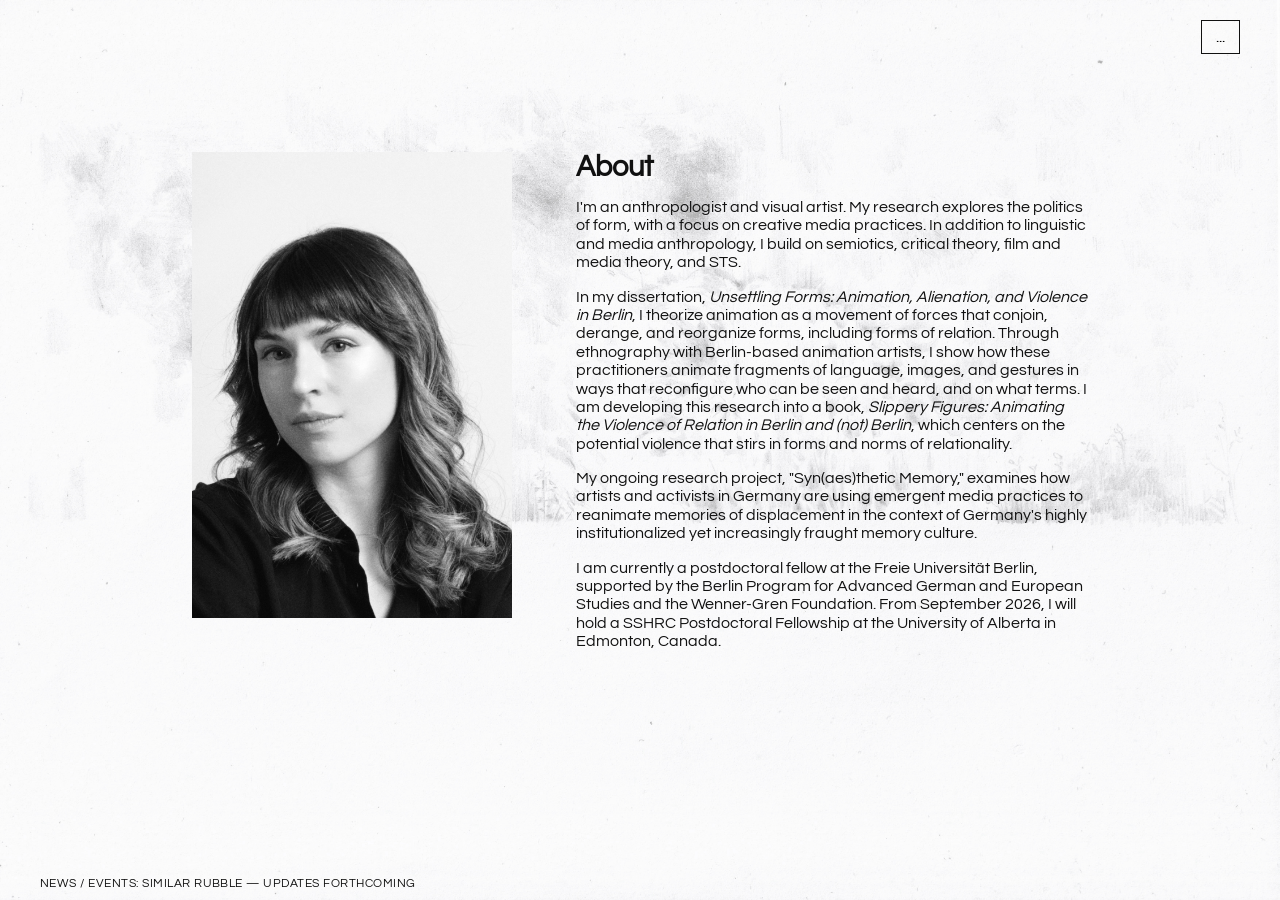
==== about.html @ b92cbf00 "Update about.html" ====
<!DOCTYPE html>
<html>

<head>
  <meta charset="UTF-8">
  <title>Robyn Holly Taylor-Neu</title>

  <link rel="stylesheet" href="style.css">
  <link rel="icon" href="favicon.png" type="image/png">
  <link href="https://fonts.googleapis.com/css2?family=Questrial&display=swap" rel="stylesheet">
  <link rel="preload" href="./images/texture3_pale.jpg" as="image">
</head>

<body class="subpage">

<header class="topbar">

  <div class="dropdown">
    <button class="dropbtn">...</button>

    <div class="dropdown-content">
      <a href="about.html">About</a>
      <a href="research.html">Research</a>
      <a href="writing.html">Writing</a>
      <a href="art.html">Art</a>
      <a href="cv.html">CV</a>
      <a href="news.html">News</a>
      <a href="contact.html">Contact</a>
    </div>
  </div>
</header>

<main>

    <section class="content-section about-section">

    <img
      class="about-image slide-in"
      src="portrait.jpg"
      alt="Portrait of Robyn Holly Taylor-Neu"
    >

    <div class="about-text">

      <h1>About</h1>

      <p>I'm an anthropologist and visual artist. My research explores the politics of form, with a focus on creative media practices. In addition to linguistic and media anthropology, I build on semiotics, critical theory, film and media theory, and STS.</p>
<p>In my dissertation, <em>Unsettling Forms: Animation, Alienation, and Violence in Berlin</em>, I theorize animation as a movement of forces that conjoin, derange, and reorganize forms, including forms of relation. Through ethnography with Berlin-based animation artists, I show how these practitioners animate fragments of language, images, and gestures in ways that reconfigure who can be seen and heard, and on what terms. I am developing this research into a book, <em>Slippery Figures: Animating the Violence of Relation in Berlin and (not) Berlin</em>, which centers on the potential violence that stirs in forms and norms of relationality.</p>

<p>My ongoing research project, "Syn(aes)thetic Memory," examines how artists and activists in Germany are using emergent media practices to reanimate memories of displacement in the context of Germany's highly institutionalized yet increasingly fraught memory culture.</p>

<p>I am currently a postdoctoral fellow at the Freie Universität Berlin, supported by the Berlin Program for Advanced German and European Studies and the Wenner-Gren Foundation. From September 2026, I will hold a SSHRC Postdoctoral Fellowship at the University of Alberta in Edmonton, Canada. </p>

    </div>

  </section>

</main>

<div class="news-bar">
  <a href="news.html" style="color: inherit; text-decoration: none;"><span>News / Events: Similar Rubble — updates forthcoming</span></a>
</div>

</body>
</html>
---- style.css ----
/* ============================================
   ROBYN HOLLY TAYLOR-NEU — Unified Stylesheet
   ============================================ */

/* --- Base --- */
body {
  margin: 0;
  font-family: Questrial, sans-serif;
  background-color: #fbfbf8;
  color: #111;
  background-image: url("./images/texture3.jpg");
  background-repeat: no-repeat;
  background-size: cover;
  background-attachment: fixed;
}

body.subpage {
  background-image: url("./images/texture3_pale.jpg");
}

/* --- Typography --- */
h1 {
  font-size: 1.8rem;
  margin: 0 0 1rem 0;
}

h2 {
  font-size: 2rem;
}

p {
  font-size: 1rem;
  line-height: 1.15;
}

/* --- Topbar --- */
.topbar {
  position: fixed;
  top: 0;
  left: 0;
  width: 100%;
  box-sizing: border-box;
  display: flex;
  justify-content: space-between;
  align-items: center;
  padding: 20px 40px;
  z-index: 100;
}

/* Home page: topbar flows with content, not fixed */
body:not(.subpage) .topbar {
  position: relative;
}

/* Subpages: no site name, so push dropdown to the right */
body.subpage .topbar {
  justify-content: flex-end;
}

.site-name {
  color: #111;
  text-decoration: none;
  font-weight: 900;
  text-transform: uppercase;
  letter-spacing: 0.04em;
}

/* --- Dropdown --- */
.dropdown {
  position: relative;
  padding-bottom: 8px;
}

.dropbtn {
  background: none;
  border: 1px solid #111;
  padding: 8px 14px;
  font-family: inherit;
  font-size: 1rem;
  cursor: pointer;
}

.dropdown-content {
  display: none;
  position: absolute;
  right: 0;
  top: 100%;
  min-width: 95px;
  border: 1px solid #111;
  z-index: 200;
}

.dropdown-content a {
  display: block;
  padding: 0.65rem 1rem;
  color: #111;
  text-decoration: none;
  font-size: 0.82rem;
  text-align: right;
  letter-spacing: 0.05em;
  text-transform: uppercase;
}

.dropdown-content a:hover {
  background: rgba(0, 0, 0, 0.06);
}

.dropdown:hover .dropdown-content {
  display: block;
}

/* --- News Bar --- */
.news-bar {
  position: fixed;
  bottom: 0;
  left: 0;
  width: 100%;
  box-sizing: border-box;
  padding: 10px 40px;
  font-size: 0.75rem;
  letter-spacing: 0.04em;
  text-transform: uppercase;
  z-index: 100;
}

/* --- Home Page --- */
.hero {
  height: 100vh;
  display: flex;
  flex-direction: column;
  justify-content: center;
  padding-left: 10vw;
}

.content {
  padding: 10vh 10vw;
}

/* --- Subpage Layout --- */
main {
  padding-top: 80px;
}

.content-section {
  display: flex;
  gap: 4rem;
  align-items: flex-start;
  width: min(960px, 70vw);
  margin: 8vh auto 8rem auto;
}

.about-section,
.research-section {
  /* inherits layout via content-section class in HTML */
}

.about-image {
  width: 320px;
  max-width: 38vw;
  flex-shrink: 0;
}

.research-image {
  width: 320px;
  max-width: 40%;
  flex-shrink: 0;
}

.about-text,
.research-text {
  flex: 1;
  min-width: 0;
  max-width: 540px;
}

.embed-section {
  width: min(960px, 90vw);
  margin: 8vh auto 4rem auto;
}

.embed-frame {
  width: 100%;
  height: 80vh;
  border: none;
}

.site-back {
  color: #111;
  text-decoration: none;
  font-size: 1.2rem;
  line-height: 1;
}

.site-back:hover {
  opacity: 0.5;
}

.carousel.portrait .carousel-track img {
  aspect-ratio: 3/4;
}
.news-bar a:hover { opacity: 0.7; }
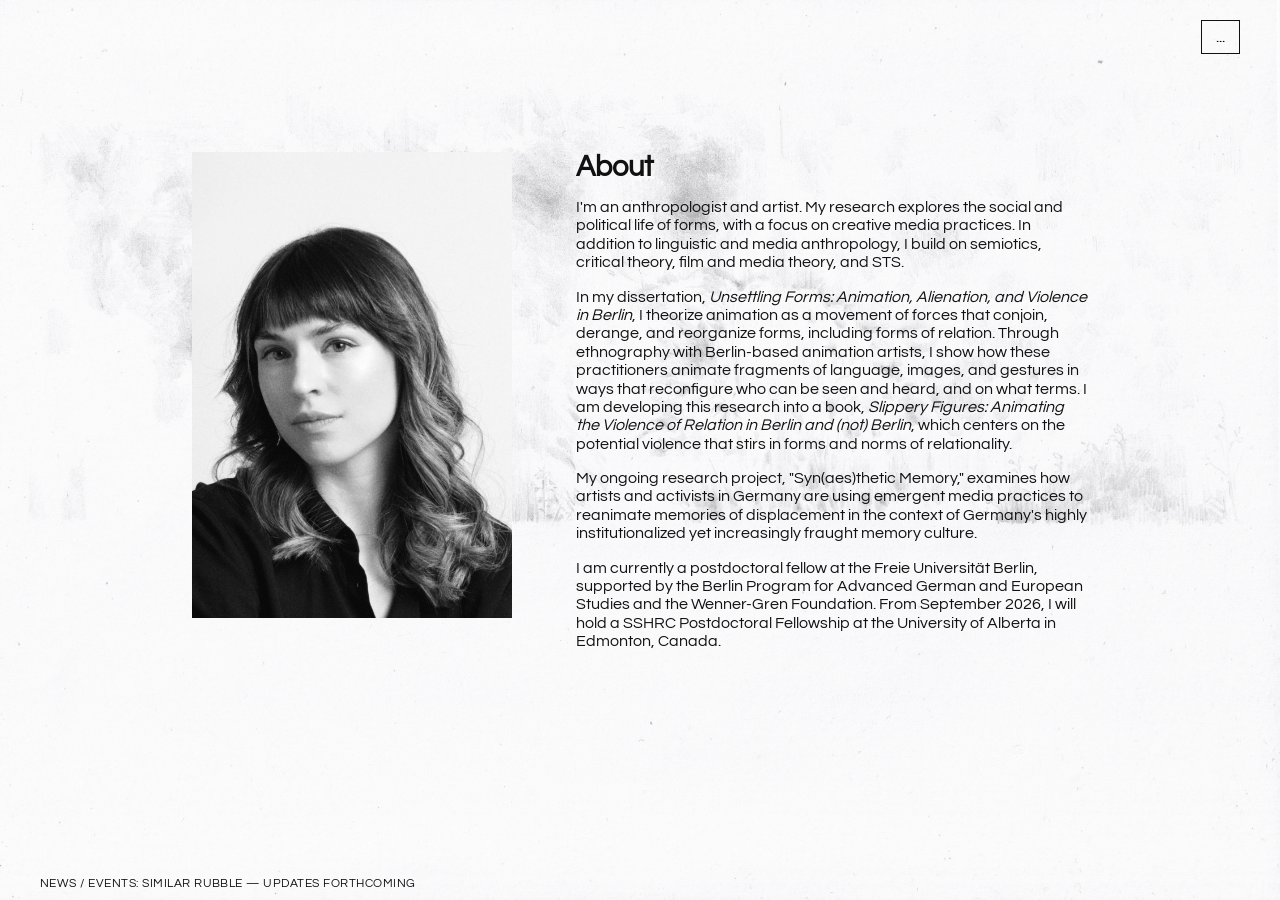
==== commit 94cc1c1b: "Update about.html" ====
--- a/about.html
+++ b/about.html
@@ -44,7 +44,7 @@
 
       <h1>About</h1>
 
-      <p>I'm an anthropologist and visual artist. My research explores the politics of form, with a focus on creative media practices. In addition to linguistic and media anthropology, I build on semiotics, critical theory, film and media theory, and STS.</p>
+      <p>I'm an anthropologist and artist. My research explores the social and political life of forms, with a focus on creative media practices. In addition to linguistic and media anthropology, I build on semiotics, critical theory, film and media theory, and STS.</p>
 <p>In my dissertation, <em>Unsettling Forms: Animation, Alienation, and Violence in Berlin</em>, I theorize animation as a movement of forces that conjoin, derange, and reorganize forms, including forms of relation. Through ethnography with Berlin-based animation artists, I show how these practitioners animate fragments of language, images, and gestures in ways that reconfigure who can be seen and heard, and on what terms. I am developing this research into a book, <em>Slippery Figures: Animating the Violence of Relation in Berlin and (not) Berlin</em>, which centers on the potential violence that stirs in forms and norms of relationality.</p>
 
 <p>My ongoing research project, "Syn(aes)thetic Memory," examines how artists and activists in Germany are using emergent media practices to reanimate memories of displacement in the context of Germany's highly institutionalized yet increasingly fraught memory culture.</p>
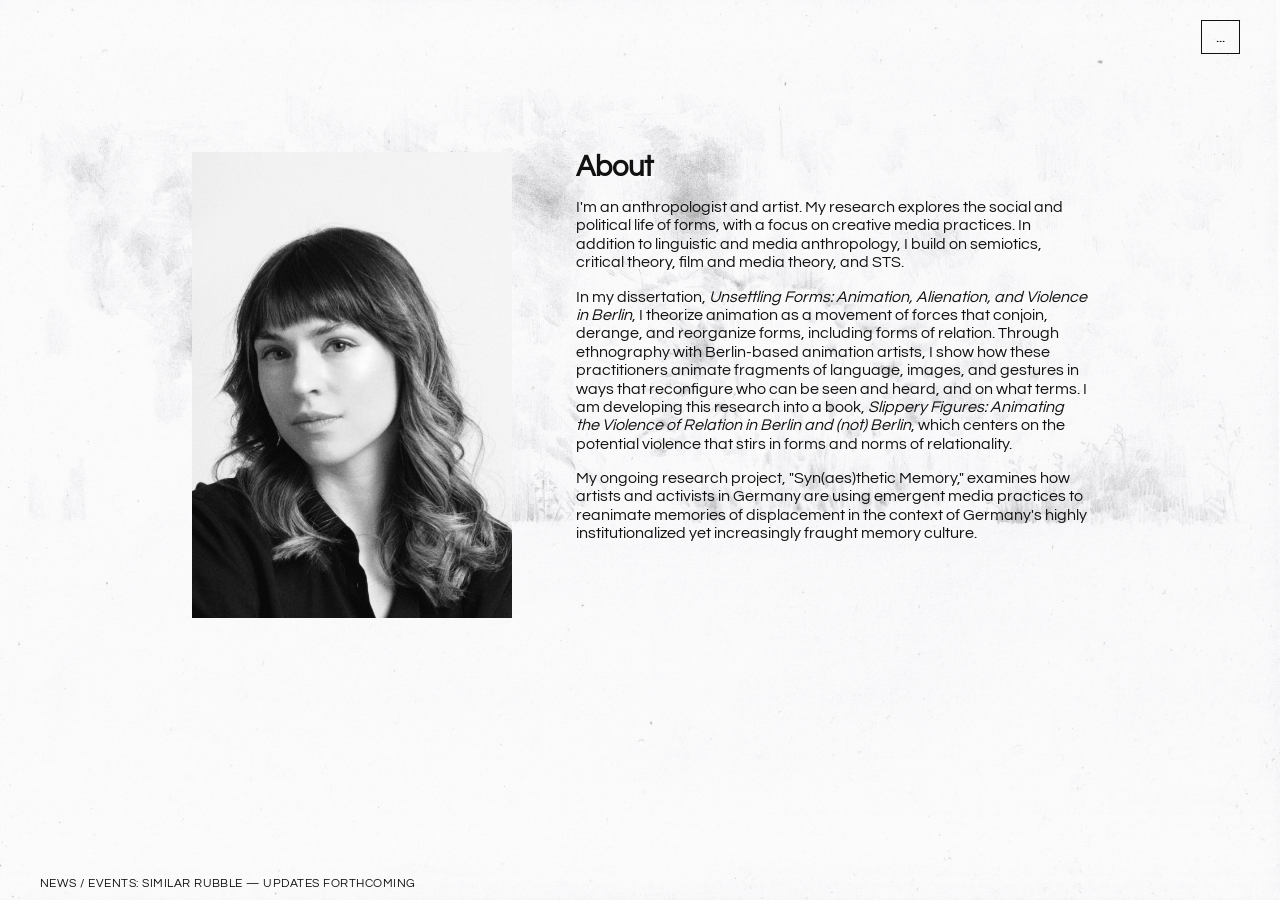
==== commit 0e1a42e9: "Update about.html" ====
--- a/about.html
+++ b/about.html
@@ -21,6 +21,7 @@
     <div class="dropdown-content">
       <a href="about.html">About</a>
       <a href="research.html">Research</a>
+      <a href="teaching.html">Teaching</a>
       <a href="writing.html">Writing</a>
       <a href="art.html">Art</a>
       <a href="cv.html">CV</a>
@@ -49,8 +50,6 @@
 
 <p>My ongoing research project, "Syn(aes)thetic Memory," examines how artists and activists in Germany are using emergent media practices to reanimate memories of displacement in the context of Germany's highly institutionalized yet increasingly fraught memory culture.</p>
 
-<p>I am currently a postdoctoral fellow at the Freie Universität Berlin, supported by the Berlin Program for Advanced German and European Studies and the Wenner-Gren Foundation. From September 2026, I will hold a SSHRC Postdoctoral Fellowship at the University of Alberta in Edmonton, Canada. </p>
-
     </div>
 
   </section>
--- a/style.css
+++ b/style.css
@@ -1,7 +1,6 @@
 /* ============================================
    ROBYN HOLLY TAYLOR-NEU — Unified Stylesheet
    ============================================ */
-
 /* --- Base --- */
 body {
   margin: 0;
@@ -13,26 +12,21 @@
   background-size: cover;
   background-attachment: fixed;
 }
-
 body.subpage {
   background-image: url("./images/texture3_pale.jpg");
 }
-
 /* --- Typography --- */
 h1 {
   font-size: 1.8rem;
   margin: 0 0 1rem 0;
 }
-
 h2 {
   font-size: 2rem;
 }
-
 p {
   font-size: 1rem;
   line-height: 1.15;
 }
-
 /* --- Topbar --- */
 .topbar {
   position: fixed;
@@ -46,17 +40,14 @@
   padding: 20px 40px;
   z-index: 100;
 }
-
 /* Home page: topbar flows with content, not fixed */
 body:not(.subpage) .topbar {
   position: relative;
 }
-
 /* Subpages: no site name, so push dropdown to the right */
 body.subpage .topbar {
   justify-content: flex-end;
 }
-
 .site-name {
   color: #111;
   text-decoration: none;
@@ -64,13 +55,11 @@
   text-transform: uppercase;
   letter-spacing: 0.04em;
 }
-
 /* --- Dropdown --- */
 .dropdown {
   position: relative;
   padding-bottom: 8px;
 }
-
 .dropbtn {
   background: none;
   border: 1px solid #111;
@@ -79,7 +68,6 @@
   font-size: 1rem;
   cursor: pointer;
 }
-
 .dropdown-content {
   display: none;
   position: absolute;
@@ -89,7 +77,6 @@
   border: 1px solid #111;
   z-index: 200;
 }
-
 .dropdown-content a {
   display: block;
   padding: 0.65rem 1rem;
@@ -100,15 +87,12 @@
   letter-spacing: 0.05em;
   text-transform: uppercase;
 }
-
 .dropdown-content a:hover {
   background: rgba(0, 0, 0, 0.06);
 }
-
 .dropdown:hover .dropdown-content {
   display: block;
 }
-
 /* --- News Bar --- */
 .news-bar {
   position: fixed;
@@ -122,7 +106,6 @@
   text-transform: uppercase;
   z-index: 100;
 }
-
 /* --- Home Page --- */
 .hero {
   height: 100vh;
@@ -131,16 +114,13 @@
   justify-content: center;
   padding-left: 10vw;
 }
-
 .content {
   padding: 10vh 10vw;
 }
-
 /* --- Subpage Layout --- */
 main {
   padding-top: 80px;
 }
-
 .content-section {
   display: flex;
   gap: 4rem;
@@ -148,54 +128,104 @@
   width: min(960px, 70vw);
   margin: 8vh auto 8rem auto;
 }
-
 .about-section,
 .research-section {
   /* inherits layout via content-section class in HTML */
 }
-
 .about-image {
   width: 320px;
   max-width: 38vw;
   flex-shrink: 0;
 }
-
 .research-image {
   width: 320px;
   max-width: 40%;
   flex-shrink: 0;
 }
-
 .about-text,
 .research-text {
   flex: 1;
   min-width: 0;
   max-width: 540px;
 }
-
 .embed-section {
   width: min(960px, 90vw);
   margin: 8vh auto 4rem auto;
 }
-
 .embed-frame {
   width: 100%;
   height: 80vh;
   border: none;
 }
-
 .site-back {
   color: #111;
   text-decoration: none;
   font-size: 1.2rem;
   line-height: 1;
 }
-
 .site-back:hover {
   opacity: 0.5;
 }
-
 .carousel.portrait .carousel-track img {
   aspect-ratio: 3/4;
 }
 .news-bar a:hover { opacity: 0.7; }
+/* --- Writing --- */
+.writing-section {
+  width: min(800px, 70vw);
+  margin: 10vh auto 8rem auto;
+}
+.writing-block {
+  margin-bottom: 4rem;
+  padding-top: 1.5rem;
+  border-top: 1px solid rgba(0,0,0,0.15);
+}
+.writing-block h2 {
+  font-size: 0.85rem;
+  font-weight: 900;
+  text-transform: uppercase;
+  letter-spacing: 0.08em;
+  margin: 0 0 1.5rem 0;
+}
+.writing-subhead {
+  font-size: 0.75rem;
+  font-weight: 900;
+  text-transform: uppercase;
+  letter-spacing: 0.06em;
+  color: #555;
+  margin: 2.5rem 0 1.5rem 0;
+}
+.writing-entry {
+  margin-bottom: 1.4rem;
+}
+.writing-entry-header {
+  display: flex;
+  justify-content: space-between;
+  align-items: baseline;
+  gap: 1rem;
+}
+.writing-entry-title {
+  font-size: 1rem;
+  margin: 0;
+  line-height: 1.4;
+}
+.writing-entry-title a {
+  color: #111;
+  text-decoration: underline;
+  text-underline-offset: 2px;
+}
+.writing-entry-title a:hover {
+  opacity: 0.6;
+}
+.writing-entry-date {
+  font-size: 0.8rem;
+  color: #555;
+  white-space: nowrap;
+  flex-shrink: 0;
+}
+.writing-entry-sub {
+  font-size: 0.85rem;
+  color: #555;
+  margin: 0.2rem 0 0 0;
+  font-style: italic;
+}
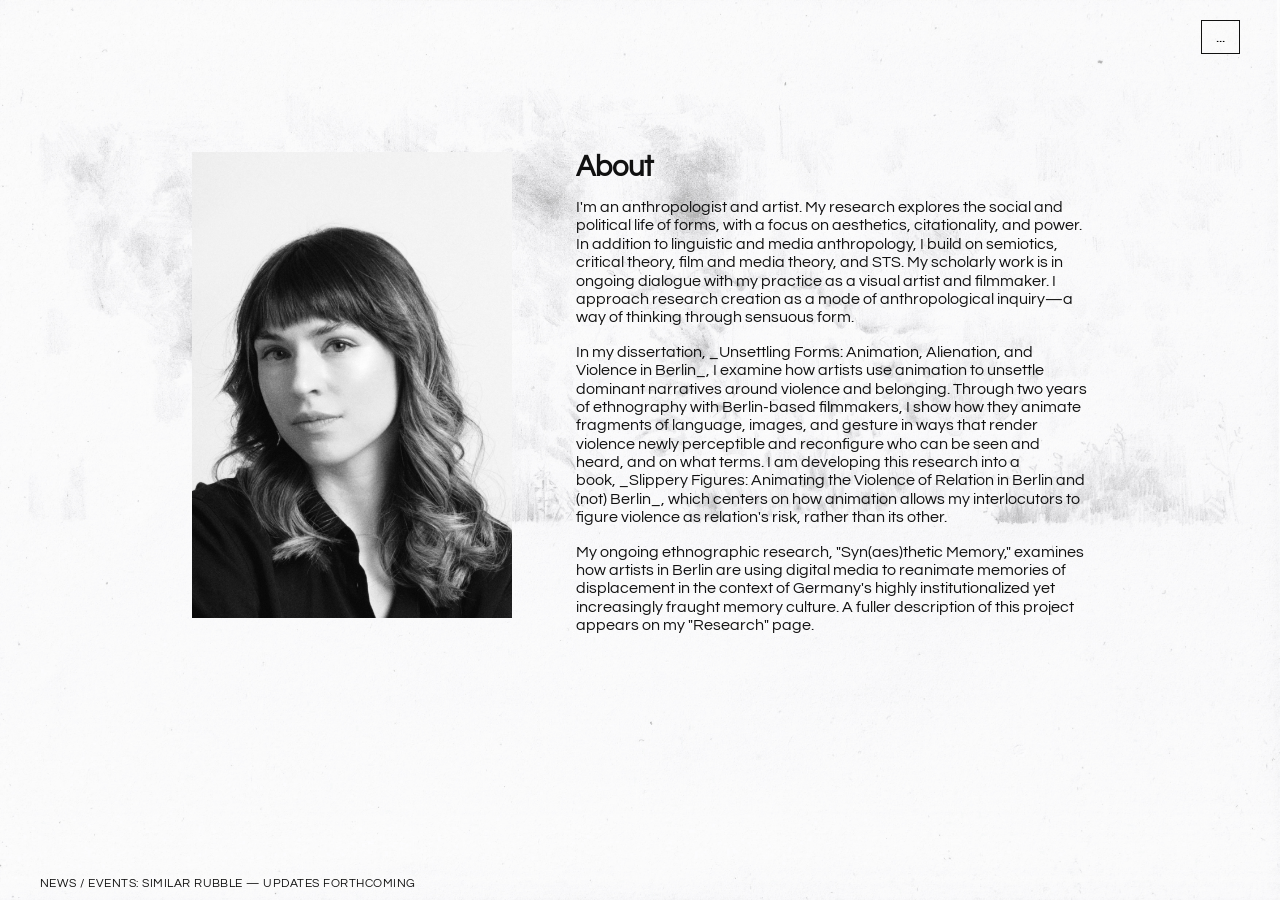
==== commit 17ac5b94: "Update about.html" ====
--- a/about.html
+++ b/about.html
@@ -45,10 +45,10 @@
 
       <h1>About</h1>
 
-      <p>I'm an anthropologist and artist. My research explores the social and political life of forms, with a focus on creative media practices. In addition to linguistic and media anthropology, I build on semiotics, critical theory, film and media theory, and STS.</p>
-<p>In my dissertation, <em>Unsettling Forms: Animation, Alienation, and Violence in Berlin</em>, I theorize animation as a movement of forces that conjoin, derange, and reorganize forms, including forms of relation. Through ethnography with Berlin-based animation artists, I show how these practitioners animate fragments of language, images, and gestures in ways that reconfigure who can be seen and heard, and on what terms. I am developing this research into a book, <em>Slippery Figures: Animating the Violence of Relation in Berlin and (not) Berlin</em>, which centers on the potential violence that stirs in forms and norms of relationality.</p>
+      <p>I'm an anthropologist and artist. My research explores the social and political life of forms, with a focus on aesthetics, citationality, and power. In addition to linguistic and media anthropology, I build on semiotics, critical theory, film and media theory, and STS. My scholarly work is in ongoing dialogue with my practice as a visual artist and filmmaker. I approach research creation as a mode of anthropological inquiry—a way of thinking through sensuous form.</p>
+<p>In my dissertation, _Unsettling Forms: Animation, Alienation, and Violence in Berlin_, I examine how artists use animation to unsettle dominant narratives around violence and belonging. Through two years of ethnography with Berlin-based filmmakers, I show how they animate fragments of language, images, and gesture in ways that render violence newly perceptible and reconfigure who can be seen and heard, and on what terms. I am developing this research into a book, _Slippery Figures: Animating the Violence of Relation in Berlin and (not) Berlin_, which centers on how animation allows my interlocutors to figure violence as relation's risk, rather than its other.</p>
 
-<p>My ongoing research project, "Syn(aes)thetic Memory," examines how artists and activists in Germany are using emergent media practices to reanimate memories of displacement in the context of Germany's highly institutionalized yet increasingly fraught memory culture.</p>
+<p>My ongoing ethnographic research, "Syn(aes)thetic Memory," examines how artists in Berlin are using digital media to reanimate memories of displacement in the context of Germany's highly institutionalized yet increasingly fraught memory culture. A fuller description of this project appears on my "Research" page.</p>
 
     </div>
 
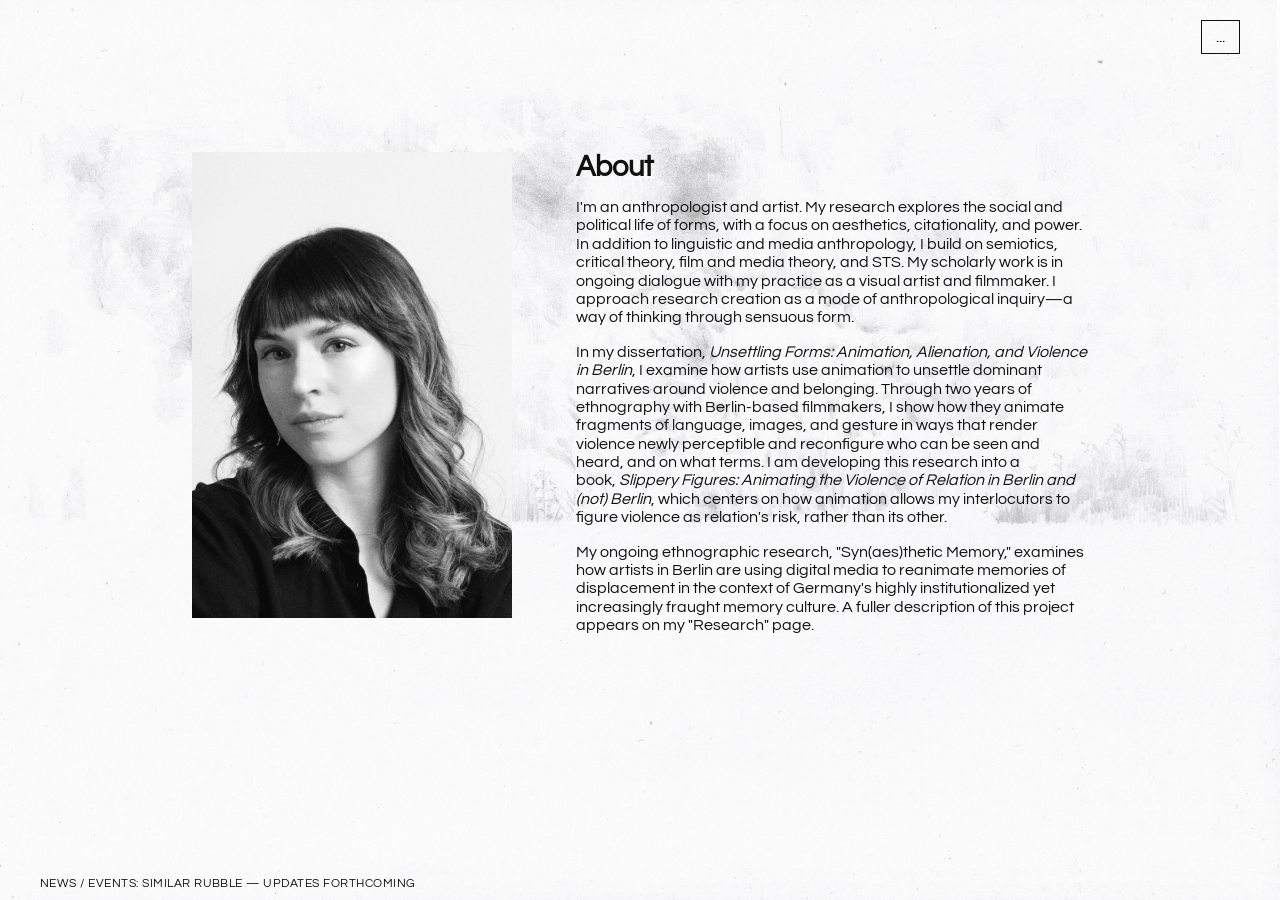
==== commit 6304f791: "Update about.html" ====
--- a/about.html
+++ b/about.html
@@ -46,7 +46,7 @@
       <h1>About</h1>
 
       <p>I'm an anthropologist and artist. My research explores the social and political life of forms, with a focus on aesthetics, citationality, and power. In addition to linguistic and media anthropology, I build on semiotics, critical theory, film and media theory, and STS. My scholarly work is in ongoing dialogue with my practice as a visual artist and filmmaker. I approach research creation as a mode of anthropological inquiry—a way of thinking through sensuous form.</p>
-<p>In my dissertation, _Unsettling Forms: Animation, Alienation, and Violence in Berlin_, I examine how artists use animation to unsettle dominant narratives around violence and belonging. Through two years of ethnography with Berlin-based filmmakers, I show how they animate fragments of language, images, and gesture in ways that render violence newly perceptible and reconfigure who can be seen and heard, and on what terms. I am developing this research into a book, _Slippery Figures: Animating the Violence of Relation in Berlin and (not) Berlin_, which centers on how animation allows my interlocutors to figure violence as relation's risk, rather than its other.</p>
+<p>In my dissertation, <em>Unsettling Forms: Animation, Alienation, and Violence in Berlin</em>, I examine how artists use animation to unsettle dominant narratives around violence and belonging. Through two years of ethnography with Berlin-based filmmakers, I show how they animate fragments of language, images, and gesture in ways that render violence newly perceptible and reconfigure who can be seen and heard, and on what terms. I am developing this research into a book, <em>Slippery Figures: Animating the Violence of Relation in Berlin and (not) Berlin</em>, which centers on how animation allows my interlocutors to figure violence as relation's risk, rather than its other.</p>
 
 <p>My ongoing ethnographic research, "Syn(aes)thetic Memory," examines how artists in Berlin are using digital media to reanimate memories of displacement in the context of Germany's highly institutionalized yet increasingly fraught memory culture. A fuller description of this project appears on my "Research" page.</p>
 
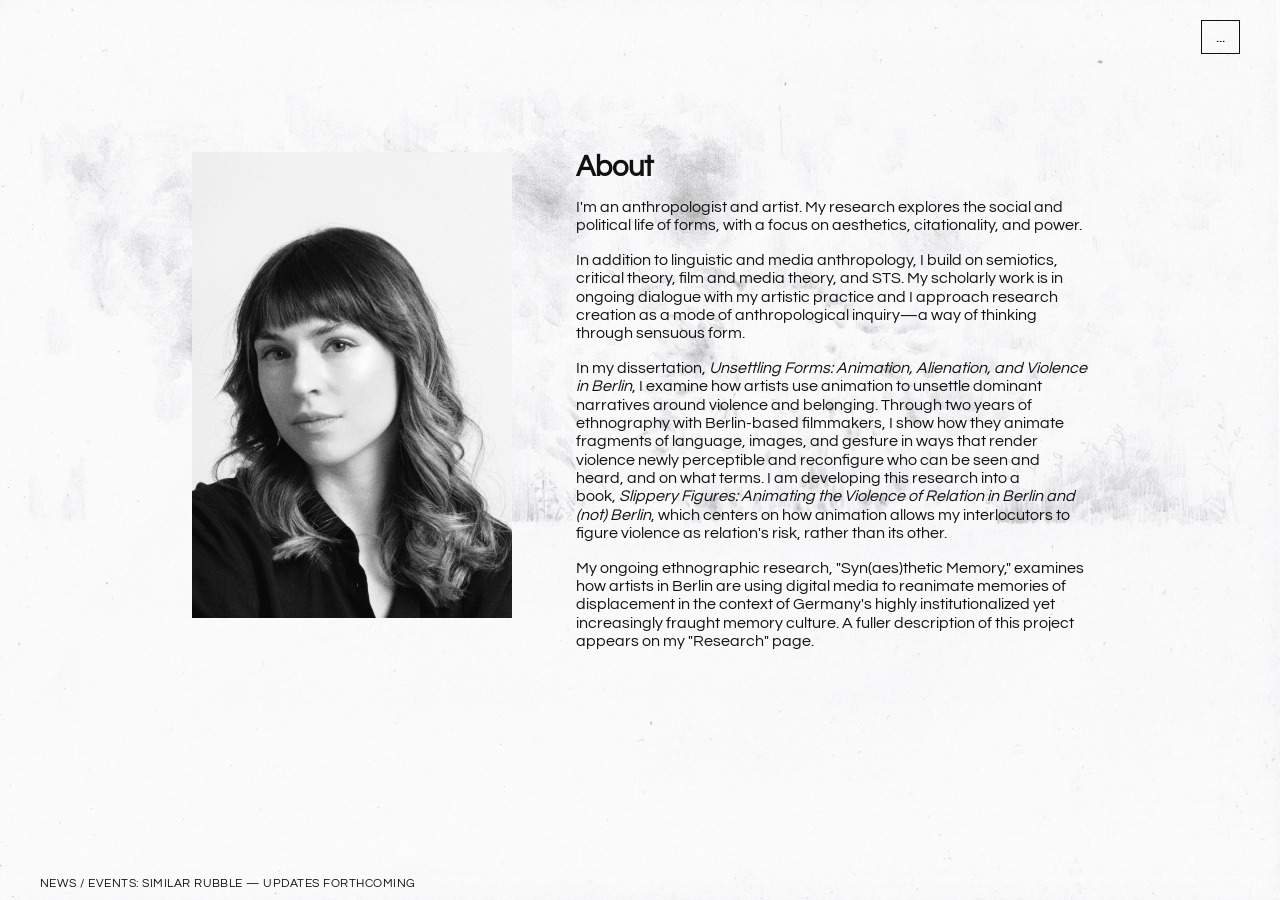
==== commit f75553ac: "Update about.html" ====
--- a/about.html
+++ b/about.html
@@ -45,7 +45,8 @@
 
       <h1>About</h1>
 
-      <p>I'm an anthropologist and artist. My research explores the social and political life of forms, with a focus on aesthetics, citationality, and power. In addition to linguistic and media anthropology, I build on semiotics, critical theory, film and media theory, and STS. My scholarly work is in ongoing dialogue with my practice as a visual artist and filmmaker. I approach research creation as a mode of anthropological inquiry—a way of thinking through sensuous form.</p>
+      <p>I'm an anthropologist and artist. My research explores the social and political life of forms, with a focus on aesthetics, citationality, and power.</p> 
+        <p>In addition to linguistic and media anthropology, I build on semiotics, critical theory, film and media theory, and STS. My scholarly work is in ongoing dialogue with my artistic practice and I approach research creation as a mode of anthropological inquiry—a way of thinking through sensuous form.</p>
 <p>In my dissertation, <em>Unsettling Forms: Animation, Alienation, and Violence in Berlin</em>, I examine how artists use animation to unsettle dominant narratives around violence and belonging. Through two years of ethnography with Berlin-based filmmakers, I show how they animate fragments of language, images, and gesture in ways that render violence newly perceptible and reconfigure who can be seen and heard, and on what terms. I am developing this research into a book, <em>Slippery Figures: Animating the Violence of Relation in Berlin and (not) Berlin</em>, which centers on how animation allows my interlocutors to figure violence as relation's risk, rather than its other.</p>
 
 <p>My ongoing ethnographic research, "Syn(aes)thetic Memory," examines how artists in Berlin are using digital media to reanimate memories of displacement in the context of Germany's highly institutionalized yet increasingly fraught memory culture. A fuller description of this project appears on my "Research" page.</p>
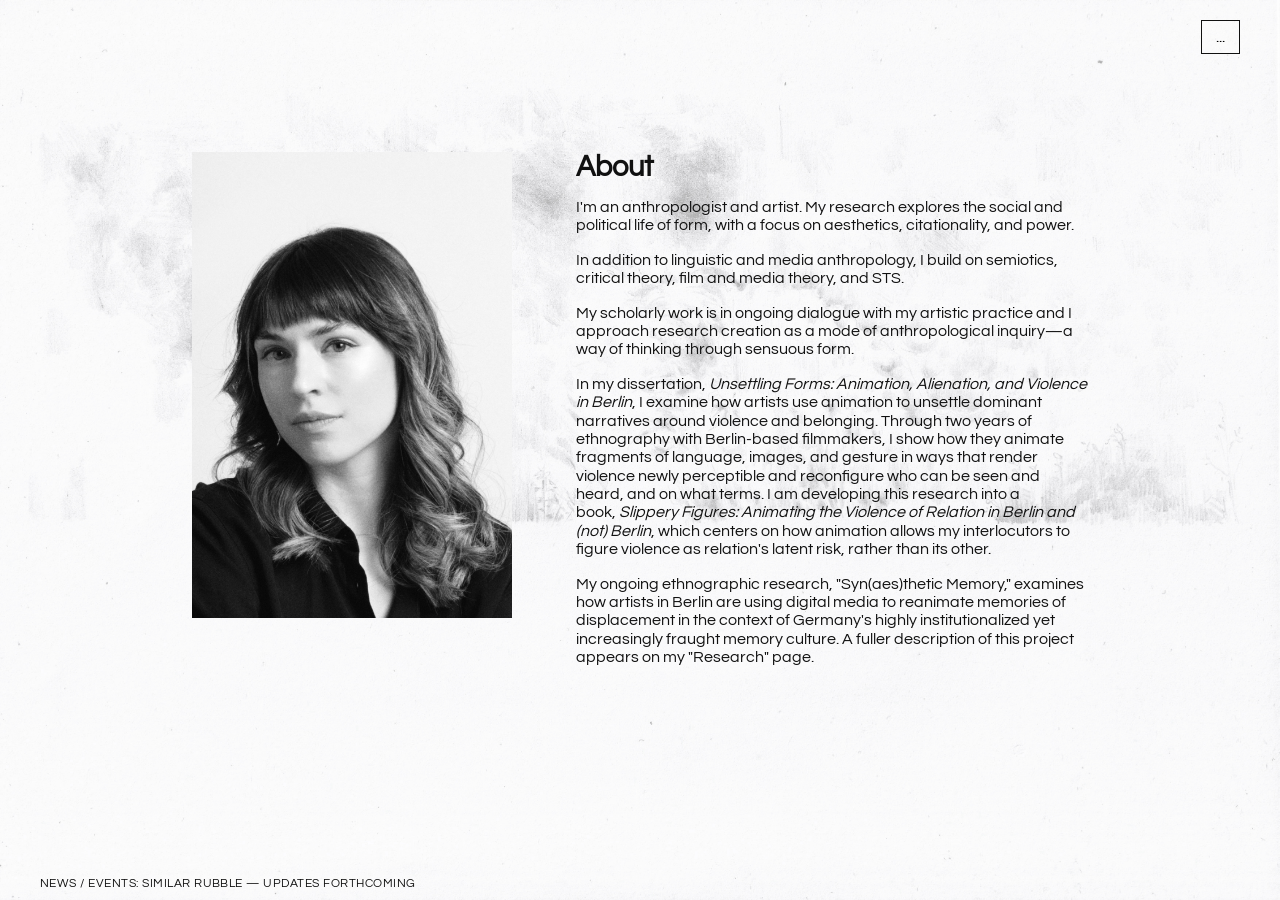
==== commit 93653067: "Update about.html" ====
--- a/about.html
+++ b/about.html
@@ -45,9 +45,10 @@
 
       <h1>About</h1>
 
-      <p>I'm an anthropologist and artist. My research explores the social and political life of forms, with a focus on aesthetics, citationality, and power.</p> 
-        <p>In addition to linguistic and media anthropology, I build on semiotics, critical theory, film and media theory, and STS. My scholarly work is in ongoing dialogue with my artistic practice and I approach research creation as a mode of anthropological inquiry—a way of thinking through sensuous form.</p>
-<p>In my dissertation, <em>Unsettling Forms: Animation, Alienation, and Violence in Berlin</em>, I examine how artists use animation to unsettle dominant narratives around violence and belonging. Through two years of ethnography with Berlin-based filmmakers, I show how they animate fragments of language, images, and gesture in ways that render violence newly perceptible and reconfigure who can be seen and heard, and on what terms. I am developing this research into a book, <em>Slippery Figures: Animating the Violence of Relation in Berlin and (not) Berlin</em>, which centers on how animation allows my interlocutors to figure violence as relation's risk, rather than its other.</p>
+      <p>I'm an anthropologist and artist. My research explores the social and political life of form, with a focus on aesthetics, citationality, and power.</p> 
+        <p>In addition to linguistic and media anthropology, I build on semiotics, critical theory, film and media theory, and STS.</p> 
+      <p>My scholarly work is in ongoing dialogue with my artistic practice and I approach research creation as a mode of anthropological inquiry—a way of thinking through sensuous form.</p>
+<p>In my dissertation, <em>Unsettling Forms: Animation, Alienation, and Violence in Berlin</em>, I examine how artists use animation to unsettle dominant narratives around violence and belonging. Through two years of ethnography with Berlin-based filmmakers, I show how they animate fragments of language, images, and gesture in ways that render violence newly perceptible and reconfigure who can be seen and heard, and on what terms. I am developing this research into a book, <em>Slippery Figures: Animating the Violence of Relation in Berlin and (not) Berlin</em>, which centers on how animation allows my interlocutors to figure violence as relation's latent risk, rather than its other.</p>
 
 <p>My ongoing ethnographic research, "Syn(aes)thetic Memory," examines how artists in Berlin are using digital media to reanimate memories of displacement in the context of Germany's highly institutionalized yet increasingly fraught memory culture. A fuller description of this project appears on my "Research" page.</p>
 
